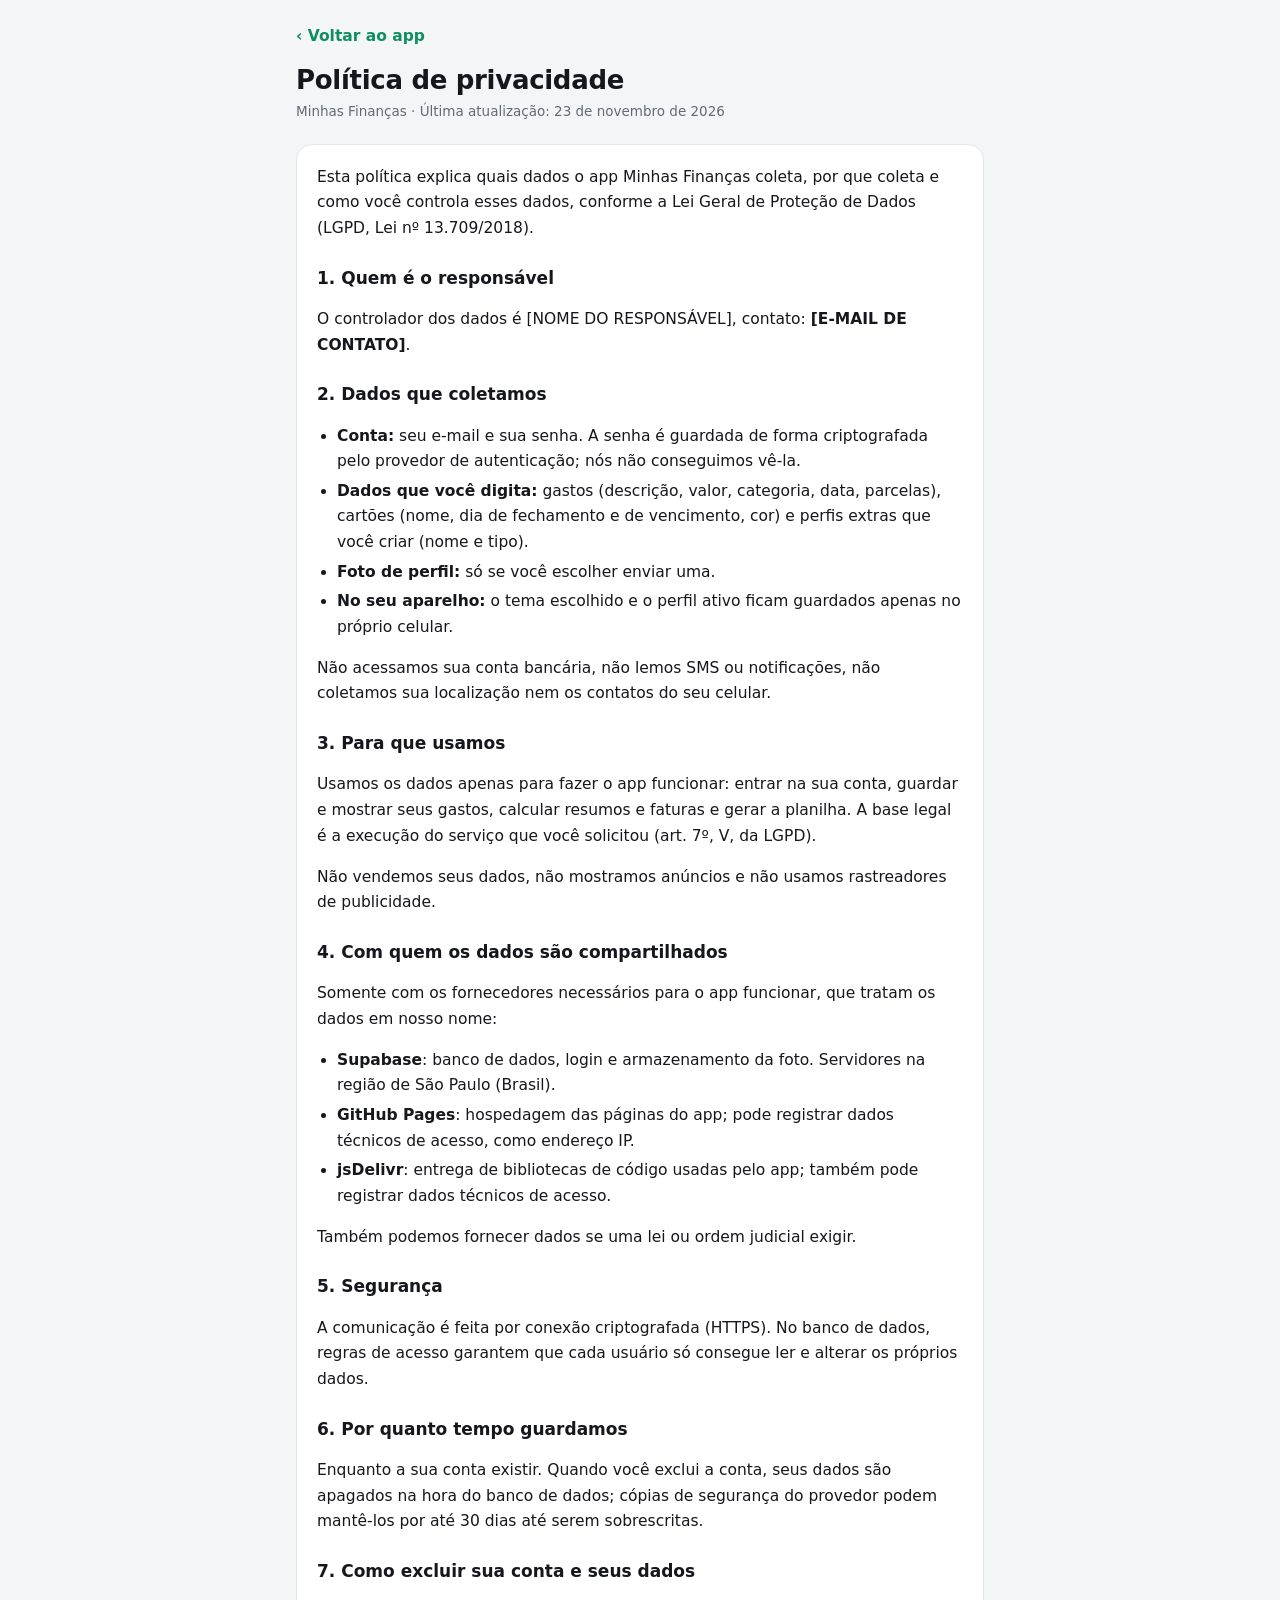
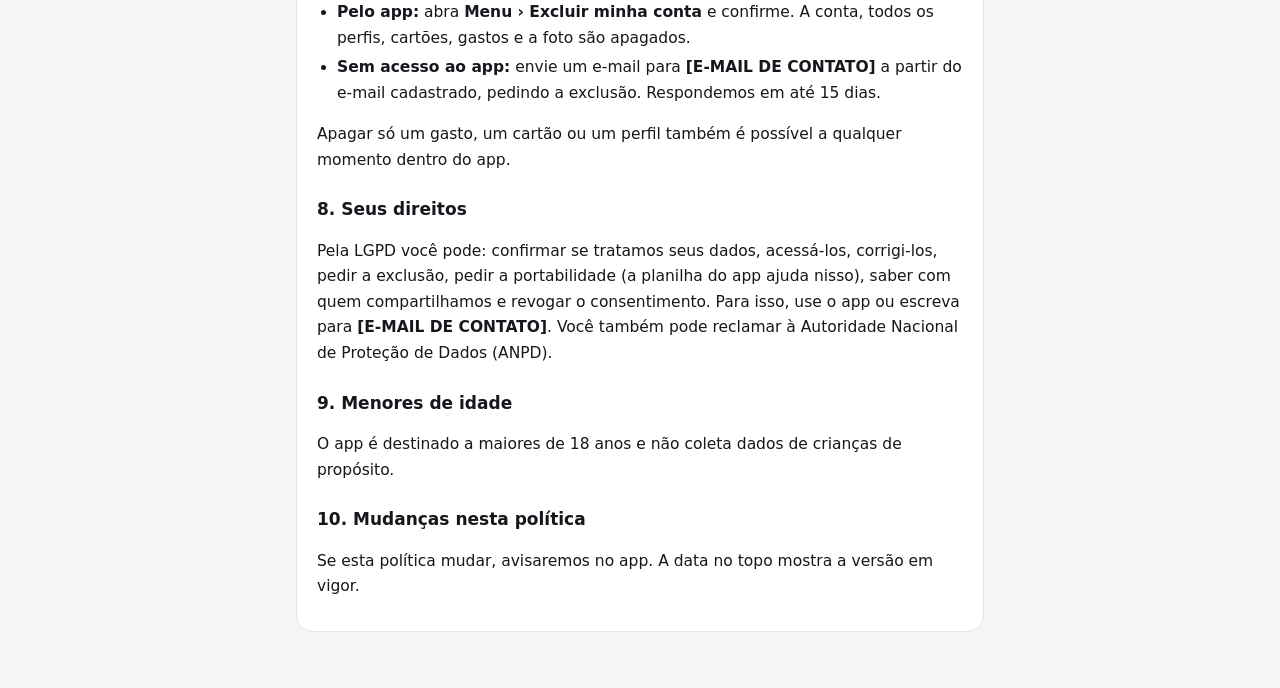
==== privacidade.html @ 16ce0efe "Add files via upload" ====
<!doctype html>
<html lang="pt-BR">
<head>
  <meta charset="utf-8">
  <meta name="viewport" content="width=device-width, initial-scale=1">
  <title>Política de privacidade</title>
  <link rel="icon" href="icon.svg" type="image/svg+xml">
  <link rel="stylesheet" href="legal.css">
</head>
<body>
<main>
  <a class="back" href="./">‹ Voltar ao app</a>
  <h1>Política de privacidade</h1>
  <p class="updated">Minhas Finanças · Última atualização: 23 de novembro de 2026</p>
  <article>
    <p>Esta política explica quais dados o app Minhas Finanças coleta, por que coleta e como você controla esses dados, conforme a Lei Geral de Proteção de Dados (LGPD, Lei nº 13.709/2018).</p>

    <h2>1. Quem é o responsável</h2>
    <p>O controlador dos dados é [NOME DO RESPONSÁVEL], contato: <b>[E-MAIL DE CONTATO]</b>.</p>

    <h2>2. Dados que coletamos</h2>
    <ul>
      <li><b>Conta:</b> seu e-mail e sua senha. A senha é guardada de forma criptografada pelo provedor de autenticação; nós não conseguimos vê-la.</li>
      <li><b>Dados que você digita:</b> gastos (descrição, valor, categoria, data, parcelas), cartões (nome, dia de fechamento e de vencimento, cor) e perfis extras que você criar (nome e tipo).</li>
      <li><b>Foto de perfil:</b> só se você escolher enviar uma.</li>
      <li><b>No seu aparelho:</b> o tema escolhido e o perfil ativo ficam guardados apenas no próprio celular.</li>
    </ul>
    <p>Não acessamos sua conta bancária, não lemos SMS ou notificações, não coletamos sua localização nem os contatos do seu celular.</p>

    <h2>3. Para que usamos</h2>
    <p>Usamos os dados apenas para fazer o app funcionar: entrar na sua conta, guardar e mostrar seus gastos, calcular resumos e faturas e gerar a planilha. A base legal é a execução do serviço que você solicitou (art. 7º, V, da LGPD).</p>
    <p>Não vendemos seus dados, não mostramos anúncios e não usamos rastreadores de publicidade.</p>

    <h2>4. Com quem os dados são compartilhados</h2>
    <p>Somente com os fornecedores necessários para o app funcionar, que tratam os dados em nosso nome:</p>
    <ul>
      <li><b>Supabase</b>: banco de dados, login e armazenamento da foto. Servidores na região de São Paulo (Brasil).</li>
      <li><b>GitHub Pages</b>: hospedagem das páginas do app; pode registrar dados técnicos de acesso, como endereço IP.</li>
      <li><b>jsDelivr</b>: entrega de bibliotecas de código usadas pelo app; também pode registrar dados técnicos de acesso.</li>
    </ul>
    <p>Também podemos fornecer dados se uma lei ou ordem judicial exigir.</p>

    <h2>5. Segurança</h2>
    <p>A comunicação é feita por conexão criptografada (HTTPS). No banco de dados, regras de acesso garantem que cada usuário só consegue ler e alterar os próprios dados.</p>

    <h2>6. Por quanto tempo guardamos</h2>
    <p>Enquanto a sua conta existir. Quando você exclui a conta, seus dados são apagados na hora do banco de dados; cópias de segurança do provedor podem mantê-los por até 30 dias até serem sobrescritas.</p>

    <h2 id="excluir-conta">7. Como excluir sua conta e seus dados</h2>
    <ul>
      <li><b>Pelo app:</b> abra <b>Menu › Excluir minha conta</b> e confirme. A conta, todos os perfis, cartões, gastos e a foto são apagados.</li>
      <li><b>Sem acesso ao app:</b> envie um e-mail para <b>[E-MAIL DE CONTATO]</b> a partir do e-mail cadastrado, pedindo a exclusão. Respondemos em até 15 dias.</li>
    </ul>
    <p>Apagar só um gasto, um cartão ou um perfil também é possível a qualquer momento dentro do app.</p>

    <h2>8. Seus direitos</h2>
    <p>Pela LGPD você pode: confirmar se tratamos seus dados, acessá-los, corrigi-los, pedir a exclusão, pedir a portabilidade (a planilha do app ajuda nisso), saber com quem compartilhamos e revogar o consentimento. Para isso, use o app ou escreva para <b>[E-MAIL DE CONTATO]</b>. Você também pode reclamar à Autoridade Nacional de Proteção de Dados (ANPD).</p>

    <h2>9. Menores de idade</h2>
    <p>O app é destinado a maiores de 18 anos e não coleta dados de crianças de propósito.</p>

    <h2>10. Mudanças nesta política</h2>
    <p>Se esta política mudar, avisaremos no app. A data no topo mostra a versão em vigor.</p>
  </article>
</main>
</body>
</html>
---- legal.css ----
/* Páginas de Termos de uso e Política de privacidade */
:root {
  color-scheme: light dark;
  --bg: #f4f5f7; --surface: #ffffff; --text: #15171c; --muted: #636a76; --border: #e3e5ea; --accent: #0f8f5f;
}
@media (prefers-color-scheme: dark) {
  :root { --bg: #0f1115; --surface: #171a21; --text: #eceef2; --muted: #9aa1ad; --border: #262a33; --accent: #2bd38f; }
}
* { box-sizing: border-box; }
body {
  margin: 0; background: var(--bg); color: var(--text);
  font: 15.5px/1.65 system-ui, -apple-system, "Segoe UI", Roboto, sans-serif;
  -webkit-text-size-adjust: 100%;
}
main { max-width: 720px; margin: 0 auto; padding: 24px 16px 56px; }
.back { display: inline-block; margin-bottom: 14px; color: var(--accent); font-weight: 600; text-decoration: none; }
h1 { font-size: 26px; line-height: 1.25; margin: 0 0 4px; letter-spacing: -.3px; }
.updated { color: var(--muted); font-size: 13.5px; margin: 0 0 22px; }
article { background: var(--surface); border: 1px solid var(--border); border-radius: 16px; padding: 4px 20px 16px; }
h2 { font-size: 17px; margin: 22px 0 6px; }
p, li { color: var(--text); }
ul { padding-left: 20px; }
li { margin: 4px 0; }
a { color: var(--accent); }
.note { color: var(--muted); font-size: 13.5px; }
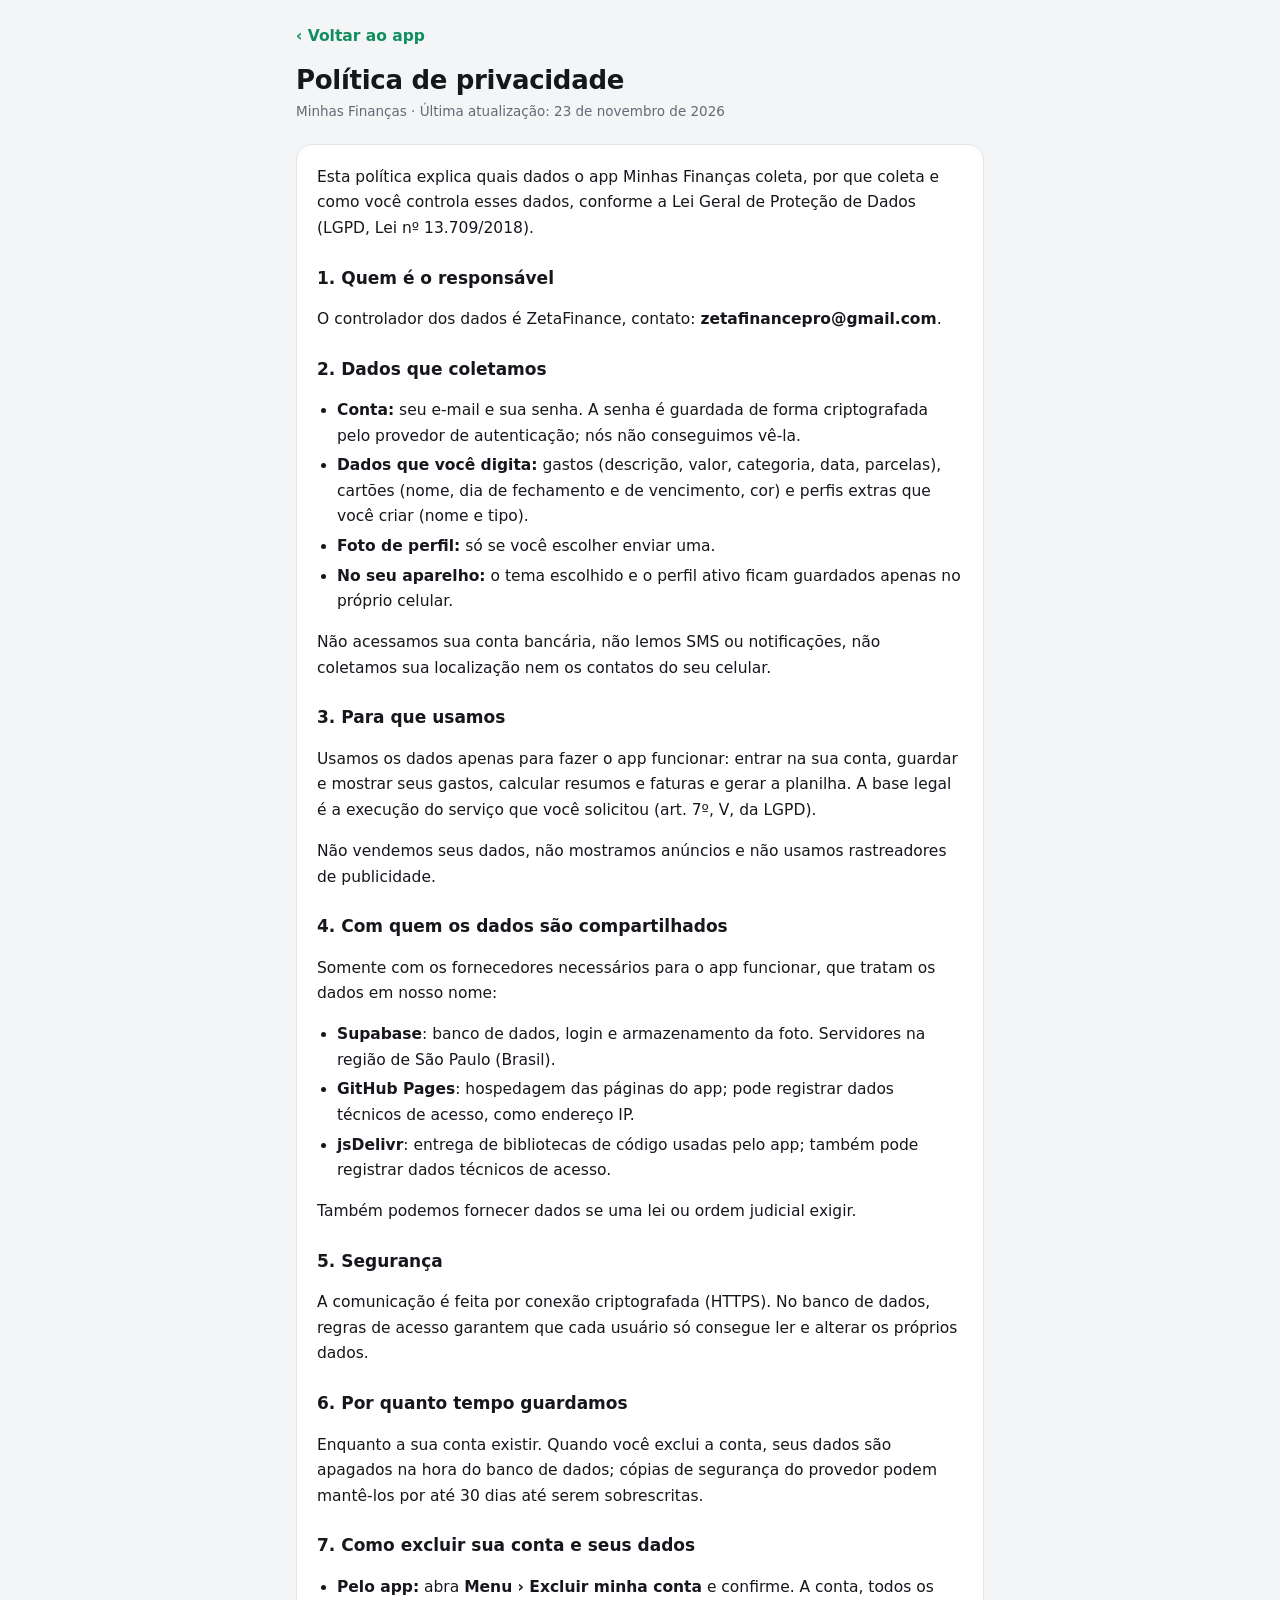
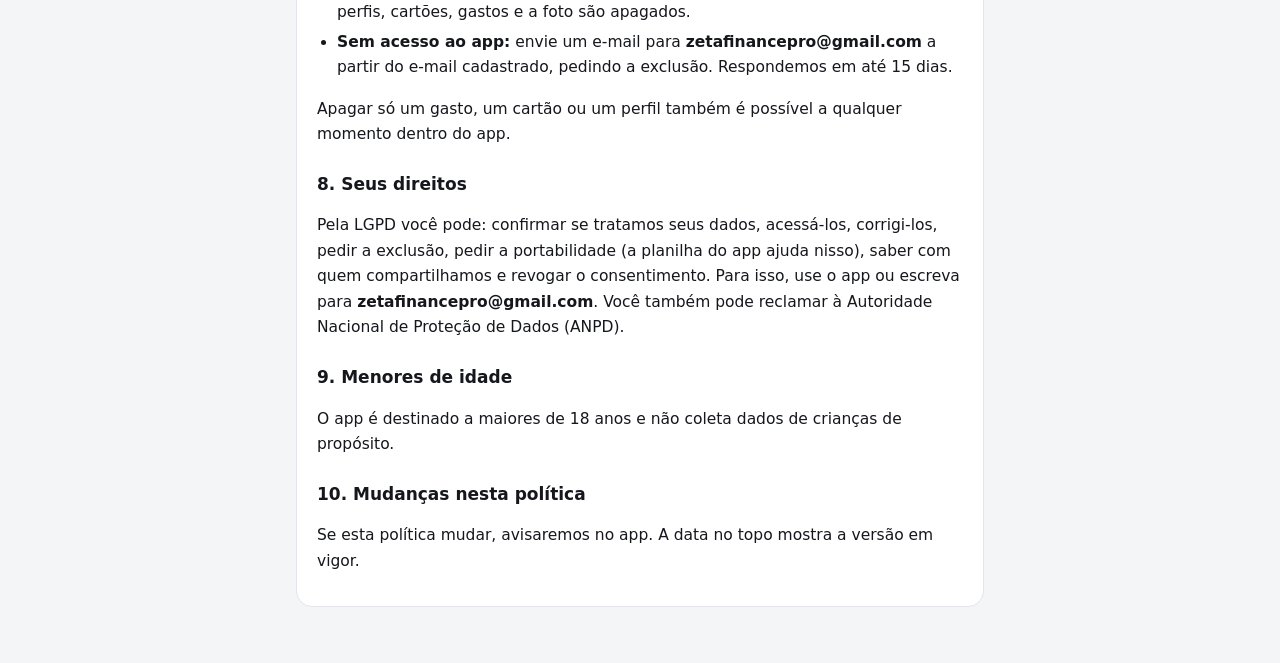
==== commit dd24e588: "Add files via upload" ====
--- a/privacidade.html
+++ b/privacidade.html
@@ -16,7 +16,7 @@
     <p>Esta política explica quais dados o app Minhas Finanças coleta, por que coleta e como você controla esses dados, conforme a Lei Geral de Proteção de Dados (LGPD, Lei nº 13.709/2018).</p>
 
     <h2>1. Quem é o responsável</h2>
-    <p>O controlador dos dados é [NOME DO RESPONSÁVEL], contato: <b>[E-MAIL DE CONTATO]</b>.</p>
+    <p>O controlador dos dados é ZetaFinance, contato: <b>zetafinancepro@gmail.com</b>.</p>
 
     <h2>2. Dados que coletamos</h2>
     <ul>
@@ -49,12 +49,12 @@
     <h2 id="excluir-conta">7. Como excluir sua conta e seus dados</h2>
     <ul>
       <li><b>Pelo app:</b> abra <b>Menu › Excluir minha conta</b> e confirme. A conta, todos os perfis, cartões, gastos e a foto são apagados.</li>
-      <li><b>Sem acesso ao app:</b> envie um e-mail para <b>[E-MAIL DE CONTATO]</b> a partir do e-mail cadastrado, pedindo a exclusão. Respondemos em até 15 dias.</li>
+      <li><b>Sem acesso ao app:</b> envie um e-mail para <b>zetafinancepro@gmail.com</b> a partir do e-mail cadastrado, pedindo a exclusão. Respondemos em até 15 dias.</li>
     </ul>
     <p>Apagar só um gasto, um cartão ou um perfil também é possível a qualquer momento dentro do app.</p>
 
     <h2>8. Seus direitos</h2>
-    <p>Pela LGPD você pode: confirmar se tratamos seus dados, acessá-los, corrigi-los, pedir a exclusão, pedir a portabilidade (a planilha do app ajuda nisso), saber com quem compartilhamos e revogar o consentimento. Para isso, use o app ou escreva para <b>[E-MAIL DE CONTATO]</b>. Você também pode reclamar à Autoridade Nacional de Proteção de Dados (ANPD).</p>
+    <p>Pela LGPD você pode: confirmar se tratamos seus dados, acessá-los, corrigi-los, pedir a exclusão, pedir a portabilidade (a planilha do app ajuda nisso), saber com quem compartilhamos e revogar o consentimento. Para isso, use o app ou escreva para <b>zetafinancepro@gmail.com</b>. Você também pode reclamar à Autoridade Nacional de Proteção de Dados (ANPD).</p>
 
     <h2>9. Menores de idade</h2>
     <p>O app é destinado a maiores de 18 anos e não coleta dados de crianças de propósito.</p>
